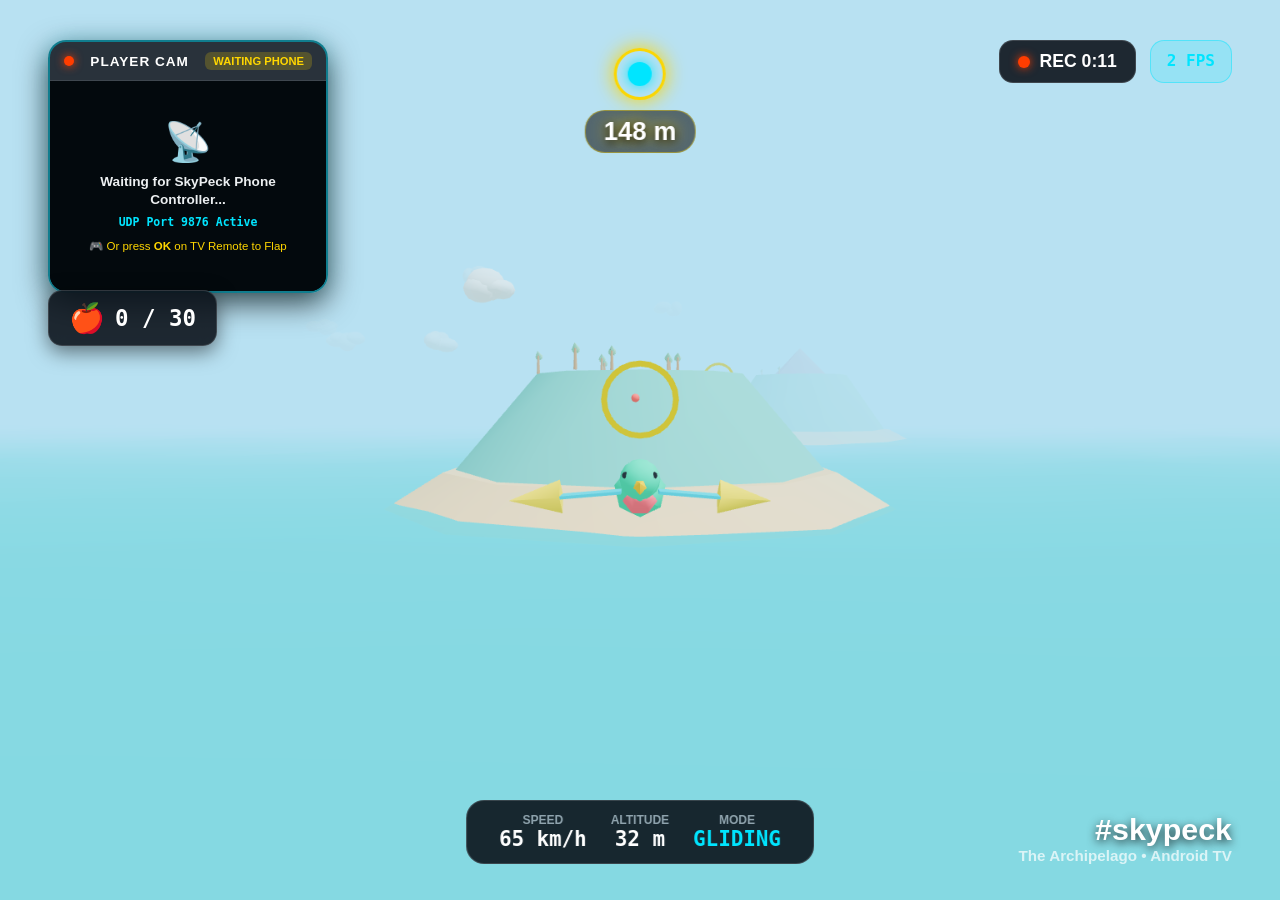
==== tv/src/main/assets/www/index.html @ d2201df2 "Initial commit: SkyPeck 3D Android TV & Phone Controller APKs with GitHub Actions build" ====
<!DOCTYPE html>
<html lang="en">
<head>
  <meta charset="UTF-8" />
  <!-- Fixed 1080p Native TV Viewport -->
  <meta name="viewport" content="width=1920, height=1080, initial-scale=1.0, maximum-scale=1.0, user-scalable=no" />
  <title>SkyPeck TV</title>
  <link rel="stylesheet" href="style.css" />
  <!-- Bundled Offline Three.js Engine -->
  <script src="three.min.js"></script>
</head>
<body>
  <div id="tv-viewport">
    <!-- 3D 1080p WebGL Canvas -->
    <canvas id="game-canvas" width="1920" height="1080"></canvas>

    <!-- Top Left: Player Camera & Skeleton HUD (SkyPeck Video Style) -->
    <div class="hud-card">
      <div class="hud-header">
        <span class="live-dot"></span>
        <span class="hud-title">PLAYER CAM</span>
        <span id="tv-status" class="status-badge waiting">WAITING PHONE</span>
      </div>
      <div class="hud-body">
        <canvas id="skeleton-canvas" width="280" height="210"></canvas>
        <div id="pairing-overlay" class="pairing-overlay">
          <div class="pairing-icon">📡</div>
          <div class="pairing-text">Waiting for SkyPeck Phone Controller...</div>
          <div id="pairing-ip" class="pairing-ip">UDP Port 9876 Active</div>
          <div class="remote-hint">🎮 Or press <b>OK</b> on TV Remote to Flap</div>
        </div>
      </div>
    </div>

    <!-- Collectibles Stats -->
    <div class="stats-counter">
      <span class="apple-icon">🍎</span>
      <span id="apple-score">0 / 30</span>
    </div>

    <!-- Center Navigation Target & Distance Reticle -->
    <div class="nav-target-container">
      <div class="target-reticle">
        <div class="ring-pulse"></div>
        <div class="ring-core"></div>
      </div>
      <div id="gate-distance" class="distance-pill">209 m</div>
    </div>

    <!-- Top Right: REC Indicator & FPS -->
    <div class="rec-container">
      <div class="rec-badge">
        <span class="rec-dot"></span>
        <span id="rec-time">REC 1:13</span>
      </div>
      <div id="fps-meter" class="fps-pill">60 FPS</div>
    </div>

    <!-- Center Gate Toast Banner -->
    <div id="gate-banner" class="gate-banner hidden">
      <div class="banner-content">
        <span class="gate-title">Gate 1!</span>
        <span class="gate-sub">+500 PTS</span>
      </div>
    </div>

    <!-- Bottom Flight Dashboard -->
    <div class="flight-hud">
      <div class="flight-hud-item">
        <span class="flight-label">SPEED</span>
        <span id="flight-speed" class="flight-value">45 km/h</span>
      </div>
      <div class="flight-hud-item">
        <span class="flight-label">ALTITUDE</span>
        <span id="flight-alt" class="flight-value">85 m</span>
      </div>
      <div class="flight-hud-item">
        <span class="flight-label">MODE</span>
        <span id="flight-mode" class="flight-value mode-glide">GLIDING</span>
      </div>
    </div>

    <!-- SkyPeck Watermark -->
    <div class="watermark-box">
      <span class="watermark-main">#skypeck</span>
      <span class="watermark-sub">The Archipelago • Android TV</span>
    </div>
  </div>

  <script src="game.js"></script>
</body>
</html>
---- tv/src/main/assets/www/style.css ----
:root {
  --tv-width: 1920px;
  --tv-height: 1080px;
  --bg-dark: rgba(8, 14, 22, 0.88);
  --cyan: #00e5ff;
  --gold: #ffd600;
  --green: #00e676;
  --red: #ff3d00;
  --text-white: #ffffff;
  --text-dim: #90a4ae;
}

* {
  box-sizing: border-box;
  margin: 0;
  padding: 0;
  user-select: none;
  -webkit-user-select: none;
}

html, body {
  width: 100%;
  height: 100%;
  overflow: hidden;
  background-color: #000;
  font-family: -apple-system, BlinkMacSystemFont, "Segoe UI", Roboto, "Fredoka", sans-serif;
}

#tv-viewport {
  position: absolute;
  width: 100vw;
  height: 100vh;
  overflow: hidden;
  display: flex;
  align-items: center;
  justify-content: center;
}

#game-canvas {
  width: 100%;
  height: 100%;
  display: block;
  object-fit: cover;
}

/* --- Top-Left Player Skeleton HUD --- */
.hud-card {
  position: absolute;
  top: 40px; /* Safe overscan margin */
  left: 48px;
  width: 280px;
  background: var(--bg-dark);
  border: 2px solid rgba(0, 229, 255, 0.45);
  border-radius: 18px;
  backdrop-filter: blur(12px);
  box-shadow: 0 10px 30px rgba(0, 0, 0, 0.7), 0 0 20px rgba(0, 229, 255, 0.2);
  overflow: hidden;
  z-index: 20;
}

.hud-header {
  display: flex;
  align-items: center;
  justify-content: space-between;
  padding: 10px 14px;
  background: rgba(255, 255, 255, 0.05);
  border-bottom: 1px solid rgba(255, 255, 255, 0.1);
}

.live-dot {
  width: 10px;
  height: 10px;
  border-radius: 50%;
  background: var(--red);
  box-shadow: 0 0 10px var(--red);
  animation: pulse 1.4s infinite;
}

@keyframes pulse {
  0%, 100% { opacity: 1; }
  50% { opacity: 0.35; }
}

.hud-title {
  font-size: 0.85rem;
  font-weight: 900;
  letter-spacing: 1px;
  color: var(--text-white);
}

.status-badge {
  font-size: 0.7rem;
  font-weight: 800;
  padding: 3px 8px;
  border-radius: 6px;
}

.status-badge.waiting {
  background: rgba(255, 214, 0, 0.2);
  color: var(--gold);
}

.status-badge.linked {
  background: rgba(0, 230, 118, 0.2);
  color: var(--green);
}

.hud-body {
  position: relative;
  width: 100%;
  height: 210px;
  background: #04090e;
  display: flex;
  align-items: center;
  justify-content: center;
}

#skeleton-canvas {
  width: 100%;
  height: 100%;
  object-fit: contain;
}

.pairing-overlay {
  position: absolute;
  inset: 0;
  background: rgba(4, 9, 14, 0.92);
  display: flex;
  flex-direction: column;
  align-items: center;
  justify-content: center;
  text-align: center;
  padding: 16px;
  transition: opacity 0.3s ease;
}

.pairing-overlay.hidden {
  opacity: 0;
  pointer-events: none;
}

.pairing-icon {
  font-size: 2.4rem;
  margin-bottom: 8px;
}

.pairing-text {
  font-size: 0.85rem;
  font-weight: 700;
  color: #eceff1;
  line-height: 1.3;
}

.pairing-ip {
  font-size: 0.72rem;
  font-weight: 800;
  color: var(--cyan);
  margin-top: 6px;
  font-family: monospace;
}

.remote-hint {
  font-size: 0.72rem;
  color: var(--gold);
  margin-top: 10px;
}

/* --- Apple Collectibles Counter --- */
.stats-counter {
  position: absolute;
  top: 290px;
  left: 48px;
  display: flex;
  align-items: center;
  gap: 10px;
  background: var(--bg-dark);
  border: 1.5px solid rgba(255, 255, 255, 0.15);
  padding: 10px 20px;
  border-radius: 14px;
  backdrop-filter: blur(8px);
  box-shadow: 0 6px 20px rgba(0,0,0,0.5);
  z-index: 20;
}

.apple-icon {
  font-size: 1.8rem;
}

#apple-score {
  font-size: 1.4rem;
  font-weight: 900;
  color: #fff;
  font-family: monospace;
}

/* --- Center Navigation Reticle & Distance --- */
.nav-target-container {
  position: absolute;
  top: 48px;
  left: 50%;
  transform: translateX(-50%);
  display: flex;
  flex-direction: column;
  align-items: center;
  gap: 10px;
  z-index: 20;
}

.target-reticle {
  position: relative;
  width: 52px;
  height: 52px;
}

.ring-pulse {
  position: absolute;
  inset: 0;
  border: 3.5px solid var(--gold);
  border-radius: 50%;
  box-shadow: 0 0 20px var(--gold);
  animation: spin 10s linear infinite;
}

.ring-core {
  position: absolute;
  inset: 14px;
  background: var(--cyan);
  border-radius: 50%;
  box-shadow: 0 0 14px var(--cyan);
}

@keyframes spin {
  from { transform: rotate(0deg); }
  to { transform: rotate(360deg); }
}

.distance-pill {
  font-size: 1.6rem;
  font-weight: 900;
  color: #fff;
  text-shadow: 0 3px 10px rgba(0,0,0,0.9), 0 0 16px var(--gold);
  background: rgba(0, 0, 0, 0.55);
  padding: 6px 18px;
  border-radius: 20px;
  backdrop-filter: blur(6px);
  border: 1.5px solid rgba(255, 214, 0, 0.4);
}

/* --- Top Right: REC & FPS --- */
.rec-container {
  position: absolute;
  top: 40px;
  right: 48px;
  display: flex;
  gap: 14px;
  z-index: 20;
}

.rec-badge {
  display: flex;
  align-items: center;
  gap: 10px;
  background: var(--bg-dark);
  border: 1.5px solid rgba(255, 255, 255, 0.15);
  padding: 10px 18px;
  border-radius: 14px;
  font-size: 1.1rem;
  font-weight: 900;
  color: #fff;
}

.rec-dot {
  width: 12px;
  height: 12px;
  border-radius: 50%;
  background: var(--red);
  box-shadow: 0 0 10px var(--red);
}

.fps-pill {
  background: rgba(0, 229, 255, 0.18);
  border: 1.5px solid rgba(0, 229, 255, 0.45);
  color: var(--cyan);
  padding: 10px 16px;
  border-radius: 14px;
  font-size: 1rem;
  font-weight: 800;
  font-family: monospace;
}

/* --- Center Toast Banner --- */
.gate-banner {
  position: absolute;
  top: 36%;
  left: 50%;
  transform: translate(-50%, -50%);
  background: linear-gradient(135deg, rgba(0, 229, 255, 0.95), rgba(0, 114, 255, 0.95));
  border: 3px solid #fff;
  border-radius: 28px;
  padding: 24px 64px;
  text-align: center;
  box-shadow: 0 16px 50px rgba(0, 0, 0, 0.7), 0 0 40px rgba(0, 229, 255, 0.9);
  z-index: 50;
  transition: all 0.3s cubic-bezier(0.175, 0.885, 0.32, 1.275);
}

.gate-banner.hidden {
  opacity: 0;
  transform: translate(-50%, -40%) scale(0.65);
  pointer-events: none;
}

.gate-title {
  display: block;
  font-size: 3.5rem;
  font-weight: 900;
  color: #fff;
  text-shadow: 0 4px 14px rgba(0,0,0,0.6);
}

.gate-sub {
  display: block;
  font-size: 1.4rem;
  font-weight: 800;
  color: var(--gold);
  margin-top: 6px;
}

/* --- Bottom Flight Dashboard --- */
.flight-hud {
  position: absolute;
  bottom: 36px;
  left: 50%;
  transform: translateX(-50%);
  display: flex;
  gap: 24px;
  background: var(--bg-dark);
  border: 1.5px solid rgba(255, 255, 255, 0.15);
  padding: 12px 32px;
  border-radius: 18px;
  backdrop-filter: blur(10px);
  z-index: 20;
}

.flight-hud-item {
  display: flex;
  flex-direction: column;
  align-items: center;
}

.flight-label {
  font-size: 0.75rem;
  font-weight: 800;
  color: var(--text-dim);
}

.flight-value {
  font-size: 1.3rem;
  font-weight: 900;
  color: #fff;
  font-family: monospace;
}

.mode-glide { color: var(--cyan); }
.mode-dive { color: var(--red); }
.mode-dash { color: var(--gold); }

/* --- Watermark --- */
.watermark-box {
  position: absolute;
  bottom: 36px;
  right: 48px;
  text-align: right;
  z-index: 20;
}

.watermark-main {
  display: block;
  font-size: 1.9rem;
  font-weight: 900;
  color: #fff;
  text-shadow: 0 3px 10px rgba(0,0,0,0.8);
}

.watermark-sub {
  display: block;
  font-size: 0.95rem;
  font-weight: 700;
  color: rgba(255, 255, 255, 0.7);
}
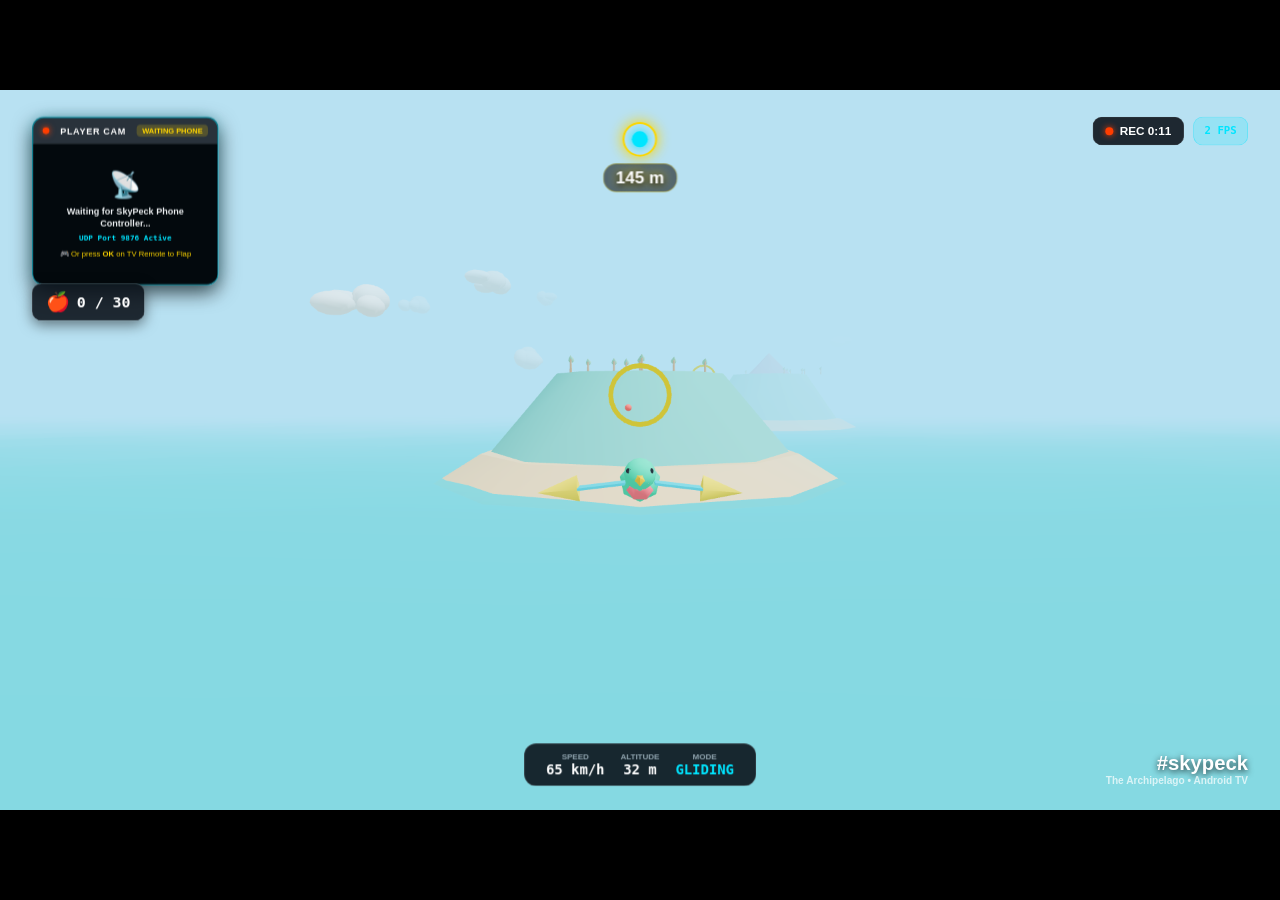
==== commit 15070fa2: "Fix TV 1080p screen scaling: responsive viewport transform for 320dpi/xhdpi displays" ====
--- a/tv/src/main/assets/www/index.html
+++ b/tv/src/main/assets/www/index.html
@@ -2,8 +2,8 @@
 <html lang="en">
 <head>
   <meta charset="UTF-8" />
-  <!-- Fixed 1080p Native TV Viewport -->
-  <meta name="viewport" content="width=1920, height=1080, initial-scale=1.0, maximum-scale=1.0, user-scalable=no" />
+  <!-- Responsive TV Viewport (Scales 1080p canvas to any display density) -->
+  <meta name="viewport" content="width=device-width, initial-scale=1.0, maximum-scale=1.0, user-scalable=no" />
   <title>SkyPeck TV</title>
   <link rel="stylesheet" href="style.css" />
   <!-- Bundled Offline Three.js Engine -->
--- a/tv/src/main/assets/www/style.css
+++ b/tv/src/main/assets/www/style.css
@@ -28,19 +28,21 @@
 
 #tv-viewport {
   position: absolute;
-  width: 100vw;
-  height: 100vh;
+  top: 0;
+  left: 0;
+  width: 1920px;
+  height: 1080px;
+  transform-origin: 0 0;
   overflow: hidden;
-  display: flex;
-  align-items: center;
-  justify-content: center;
 }
 
 #game-canvas {
-  width: 100%;
-  height: 100%;
-  display: block;
-  object-fit: cover;
+  position: absolute;
+  top: 0;
+  left: 0;
+  width: 1920px;
+  height: 1080px;
+  display: block;
 }
 
 /* --- Top-Left Player Skeleton HUD --- */
